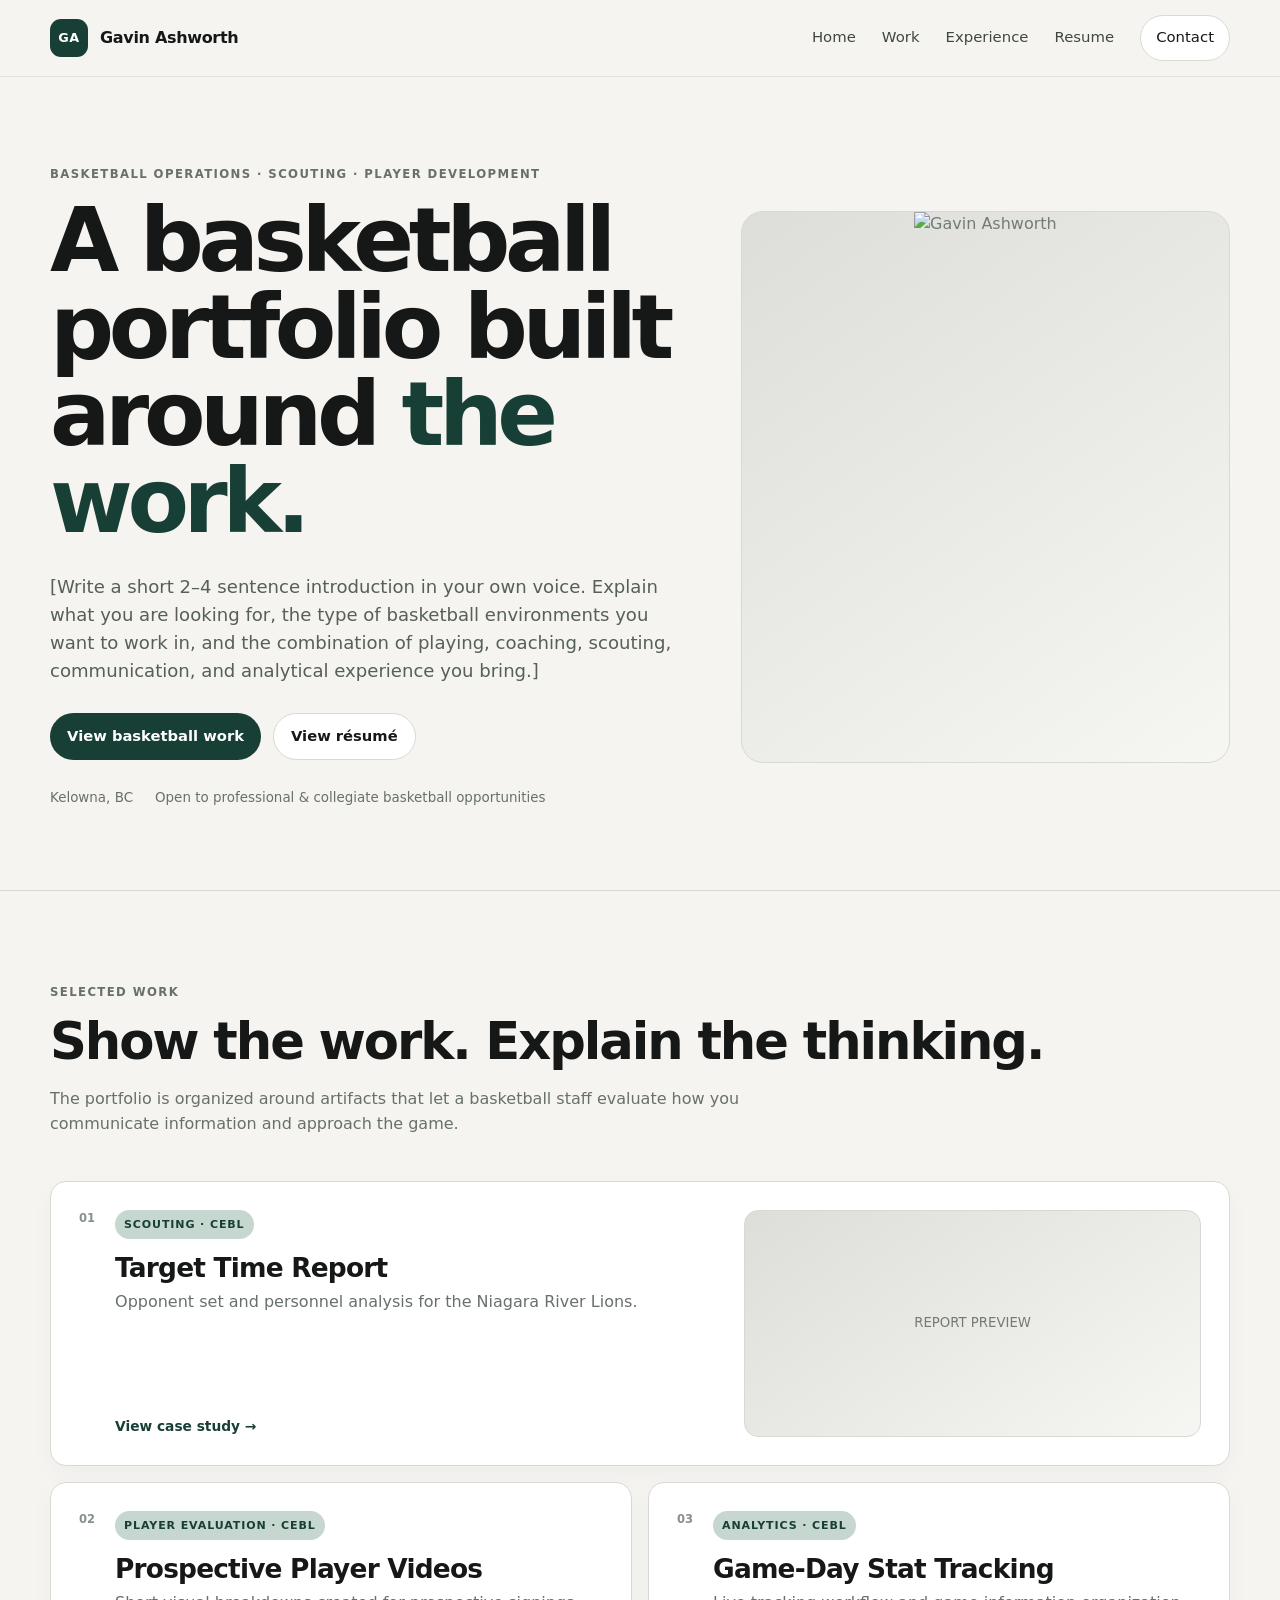
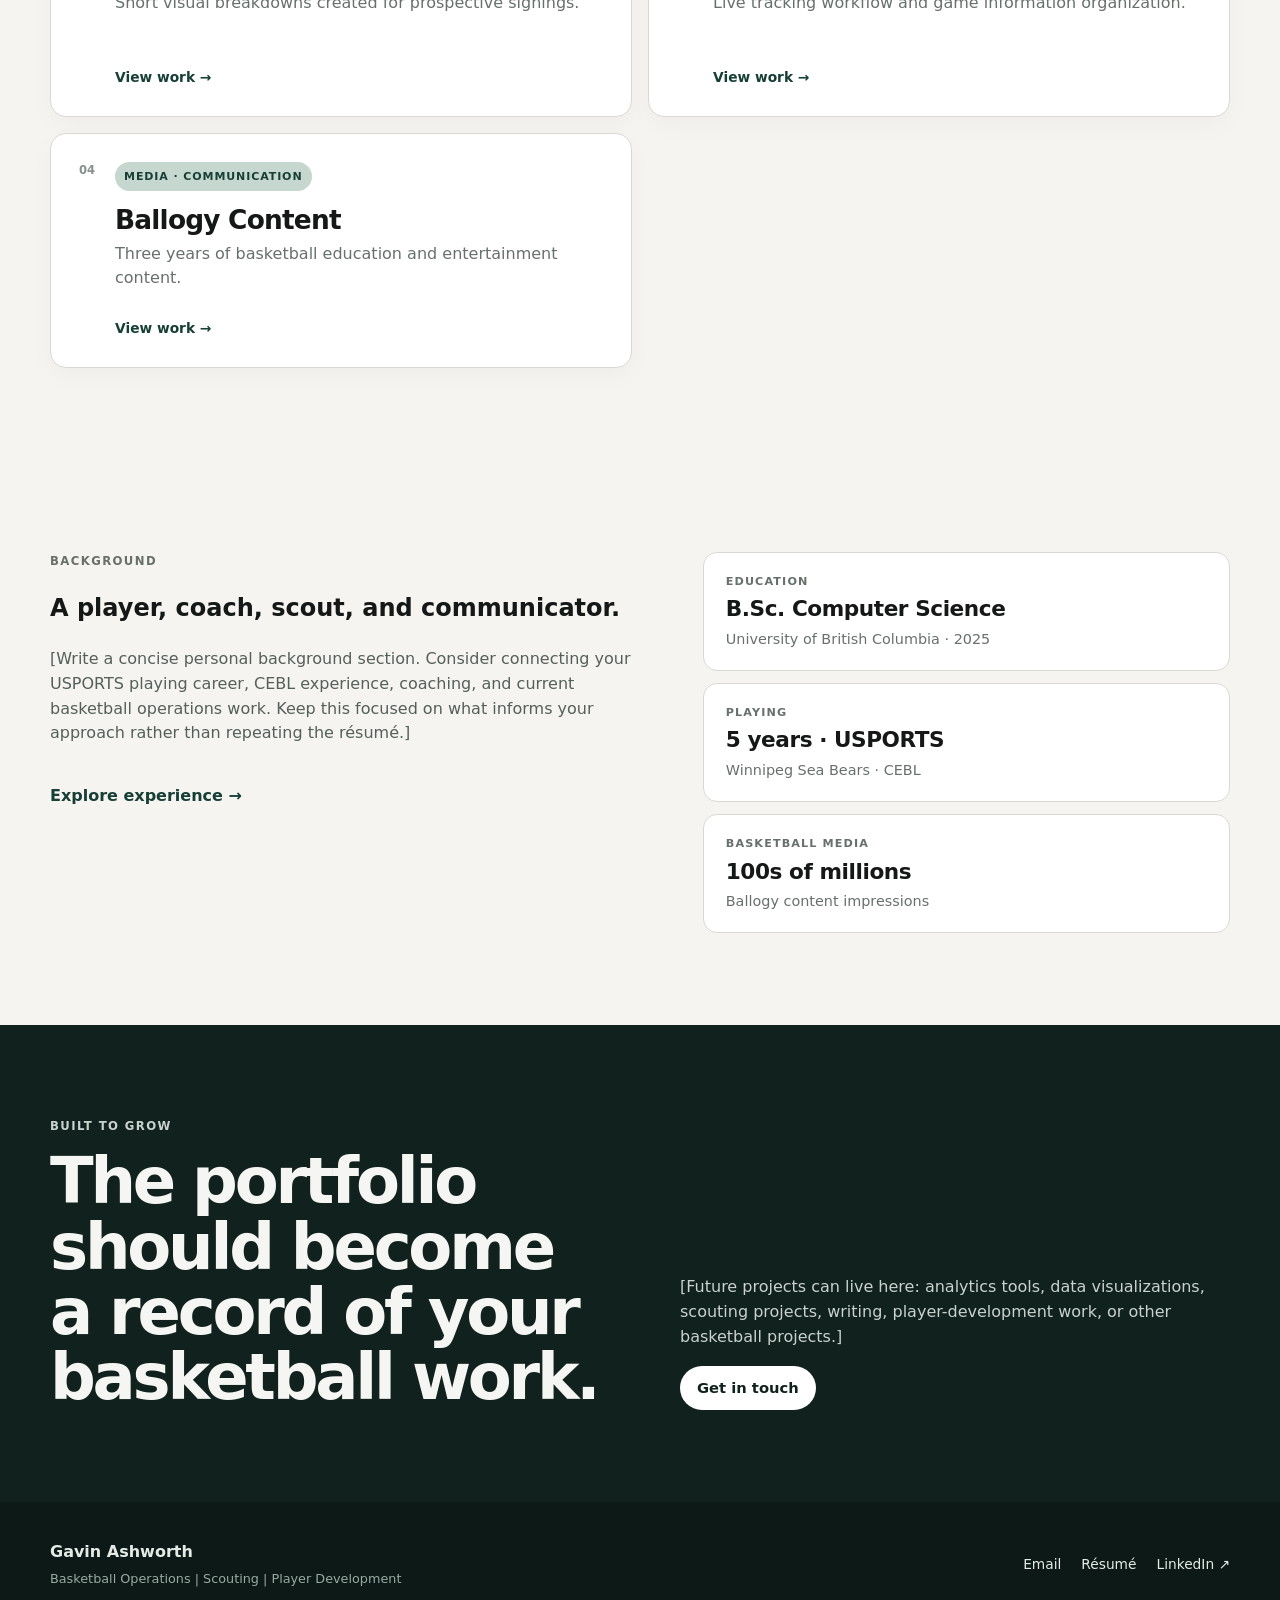
==== index.html @ 719da950 "Wireframe" ====
<!doctype html>
<html lang="en">
<head>
  <meta charset="utf-8">
  <meta name="viewport" content="width=device-width, initial-scale=1">
  <meta name="description" content="Gavin Ashworth — Basketball Operations | Scouting | Player Development">
  <title>Gavin Ashworth — Basketball Operations | Scouting | Player Development</title>
  <link rel="stylesheet" href="css/styles.css">
</head>
<body>
  <header class="site-header">
    <div class="container nav-wrap">
      <a class="brand" href="index.html" aria-label="Gavin Ashworth home">
        <span class="brand-mark">GA</span>
        <span class="brand-text">Gavin Ashworth</span>
      </a>
      <nav class="nav" aria-label="Primary navigation">
        <a href="index.html" aria-current="page">Home</a>
        <a href="work.html">Work</a>
        <a href="experience.html">Experience</a>
        <a href="resume.html">Resume</a>
        <a class="nav-cta" href="mailto:gavinashworth315@gmail.com">Contact</a>
      </nav>
      <button class="menu-toggle" aria-label="Open navigation" aria-expanded="false">Menu</button>
    </div>
  </header>

  <main>
    <section class="hero container">
      <div class="hero-copy">
        <p class="eyebrow">Basketball Operations · Scouting · Player Development</p>
        <h1>A basketball portfolio built around <em>the work.</em></h1>
        <p class="lead placeholder-copy">[Write a short 2–4 sentence introduction in your own voice. Explain what you are looking for, the type of basketball environments you want to work in, and the combination of playing, coaching, scouting, communication, and analytical experience you bring.]</p>
        <div class="hero-actions">
          <a class="button button-primary" href="work.html">View basketball work</a>
          <a class="button button-secondary" href="resume.html">View résumé</a>
        </div>
        <div class="hero-meta">
          <span>Kelowna, BC</span>
          <span>Open to professional &amp; collegiate basketball opportunities</span>
        </div>
      </div>
      <div class="hero-media media-placeholder">
        <div class="hero-media">
  <img
    src="assets/Pictures/9-8.jpg"
    alt="Gavin Ashworth"
  >
</div>
      </div>
    </section>

    <section class="section section-border">
      <div class="container">
        <div class="section-heading">
          <p class="eyebrow">Selected work</p>
          <h2>Show the work. Explain the thinking.</h2>
          <p class="section-intro">The portfolio is organized around artifacts that let a basketball staff evaluate how you communicate information and approach the game.</p>
        </div>

        <div class="project-grid">
          <a class="project-card project-card-featured" href="work.html#target-time">
            <div class="project-number">01</div>
            <div class="project-content">
              <span class="tag">Scouting · CEBL</span>
              <h3>Target Time Report</h3>
              <p>Opponent set and personnel analysis for the Niagara River Lions.</p>
              <span class="card-link">View case study →</span>
            </div>
            <div class="project-thumb media-placeholder small">
              <div class="placeholder-inner"><span>REPORT PREVIEW</span></div>
            </div>
          </a>

          <a class="project-card" href="work.html#prospective-players">
            <div class="project-number">02</div>
            <div class="project-content">
              <span class="tag">Player evaluation · CEBL</span>
              <h3>Prospective Player Videos</h3>
              <p>Short visual breakdowns created for prospective signings.</p>
              <span class="card-link">View work →</span>
            </div>
          </a>

          <a class="project-card" href="work.html#gameday">
            <div class="project-number">03</div>
            <div class="project-content">
              <span class="tag">Analytics · CEBL</span>
              <h3>Game-Day Stat Tracking</h3>
              <p>Live tracking workflow and game information organization.</p>
              <span class="card-link">View work →</span>
            </div>
          </a>

          <a class="project-card" href="work.html#ballogy">
            <div class="project-number">04</div>
            <div class="project-content">
              <span class="tag">Media · Communication</span>
              <h3>Ballogy Content</h3>
              <p>Three years of basketball education and entertainment content.</p>
              <span class="card-link">View work →</span>
            </div>
          </a>
        </div>
      </div>
    </section>

    <section class="section">
      <div class="container two-col">
        <div>
          <p class="eyebrow">Background</p>
          <h2>A player, coach, scout, and communicator.</h2>
          <p class="placeholder-copy">[Write a concise personal background section. Consider connecting your USPORTS playing career, CEBL experience, coaching, and current basketball operations work. Keep this focused on what informs your approach rather than repeating the résumé.]</p>
          <a class="text-link" href="experience.html">Explore experience →</a>
        </div>
        <div class="stat-stack">
          <div class="stat-card">
            <span class="stat-label">Education</span>
            <strong>B.Sc. Computer Science</strong>
            <span>University of British Columbia · 2025</span>
          </div>
          <div class="stat-card">
            <span class="stat-label">Playing</span>
            <strong>5 years · USPORTS</strong>
            <span>Winnipeg Sea Bears · CEBL</span>
          </div>
          <div class="stat-card">
            <span class="stat-label">Basketball media</span>
            <strong>100s of millions</strong>
            <span>Ballogy content impressions</span>
          </div>
        </div>
      </div>
    </section>

    <section class="section section-dark">
      <div class="container future-grid">
        <div>
          <p class="eyebrow eyebrow-light">Built to grow</p>
          <h2>The portfolio should become a record of your basketball work.</h2>
        </div>
        <div>
          <p>[Future projects can live here: analytics tools, data visualizations, scouting projects, writing, player-development work, or other basketball projects.]</p>
          <a class="button button-light" href="mailto:gavinashworth315@gmail.com">Get in touch</a>
        </div>
      </div>
    </section>
  </main>

  <footer class="site-footer">
    <div class="container footer-wrap">
      <div>
        <strong>Gavin Ashworth</strong>
        <span>Basketball Operations | Scouting | Player Development</span>
      </div>
      <div class="footer-links">
        <a href="mailto:gavinashworth315@gmail.com">Email</a>
        <a href="resume.html">Résumé</a>
        <a href="https://www.linkedin.com/" target="_blank" rel="noreferrer">LinkedIn ↗</a>
      </div>
    </div>
  </footer>
  <script src="js/site.js"></script>
</body>
</html>
---- css/styles.css ----
:root {
    --bg: #f5f4f0;
    --surface: #fff;
    --surface-2: #ecece8;
    --ink: #151817;
    --muted: #68706b;
    --line: #d9d9d3;
    --accent: #173f36;
    --accent-2: #c6d7cf;
    --dark: #11211d;
    --dark-2: #1a2e29;
    --max: 1180px;
    --radius: 16px;
    --shadow: 0 18px 45px rgba(15, 24, 20, 0.08);
}

* {
    box-sizing: border-box;
}

html {
    scroll-behavior: smooth;
}

body {
    margin: 0;
    background: var(--bg);
    color: var(--ink);
    font-family: Inter, ui-sans-serif, system-ui, -apple-system, BlinkMacSystemFont,
        "Segoe UI", sans-serif;
    line-height: 1.55;
}

a {
    color: inherit;
    text-decoration: none;
}

img,
video {
    max-width: 100%;
    display: block;
}

.container {
    width: min(var(--max), calc(100% - 48px));
    margin: 0 auto;
}

.site-header {
    position: sticky;
    top: 0;
    z-index: 50;
    background: rgba(245, 244, 240, 0.9);
    backdrop-filter: blur(14px);
    border-bottom: 1px solid rgba(217, 217, 211, 0.7);
}

.nav-wrap {
    height: 76px;
    display: flex;
    align-items: center;
    justify-content: space-between;
    gap: 24px;
}

.brand {
    display: flex;
    align-items: center;
    gap: 12px;
    font-weight: 750;
}

.brand-mark {
    width: 38px;
    height: 38px;
    border-radius: 11px;
    background: var(--accent);
    color: #fff;
    display: grid;
    place-items: center;
    font-size: 0.8rem;
    letter-spacing: 0.04em;
}

.brand-text {
    letter-spacing: -0.02em;
}

.nav {
    display: flex;
    align-items: center;
    gap: 26px;
    font-size: 0.93rem;
    color: #3f4743;
}

.nav a:hover,
.footer-links a:hover,
.text-link:hover {
    color: var(--accent);
}

.nav-cta {
    padding: 10px 15px;
    border: 1px solid var(--line);
    border-radius: 999px;
    background: var(--surface);
    color: var(--ink) !important;
}

.menu-toggle {
    display: none;
    border: 0;
    background: none;
    font: inherit;
}

.hero {
    display: grid;
    grid-template-columns: 1.12fr 0.88fr;
    gap: 68px;
    align-items: center;
    padding: 88px 0 82px;
}

.eyebrow {
    text-transform: uppercase;
    letter-spacing: 0.12em;
    font-size: 0.73rem;
    font-weight: 800;
    color: var(--muted);
    margin: 0 0 14px;
}

.eyebrow-light {
    color: #b8c8c1;
}

.hero h1,
.page-hero h1 {
    font-size: clamp(3rem, 7vw, 6.25rem);
    line-height: 0.97;
    letter-spacing: -0.06em;
    margin: 0;
    max-width: 850px;
}

.hero h1 em {
    font-style: normal;
    color: var(--accent);
}

.lead {
    font-size: 1.13rem;
    color: #505854;
    max-width: 690px;
    margin: 28px 0 0;
}

.placeholder-copy {
    color: #565f5a;
}

.hero-actions,
.button-row,
.contact-actions {
    display: flex;
    flex-wrap: wrap;
    gap: 12px;
    margin-top: 28px;
}

.button {
    display: inline-flex;
    align-items: center;
    justify-content: center;
    min-height: 44px;
    padding: 11px 17px;
    border-radius: 999px;
    font-weight: 750;
    font-size: 0.92rem;
    transition: 0.2s ease;
}

.button:hover {
    transform: translateY(-1px);
}

.button-primary {
    background: var(--accent);
    color: #fff;
}

.button-secondary {
    border: 1px solid var(--line);
    background: var(--surface);
}

.button-light {
    background: #fff;
    color: var(--dark);
}

.hero-meta {
    display: flex;
    gap: 22px;
    flex-wrap: wrap;
    color: var(--muted);
    font-size: 0.84rem;
    margin-top: 28px;
}

.hero-media {
    min-height: 550px;
}

.media-placeholder {
    background: linear-gradient(145deg, #dddeda, #f6f6f3);
    border: 1px solid var(--line);
    border-radius: 22px;
    display: grid;
    place-items: center;
    color: #747a75;
    overflow: hidden;
}

.media-placeholder.small {
    min-height: 128px;
    border-radius: 14px;
}

.media-placeholder.medium {
    min-height: 270px;
    border-radius: 18px;
    margin-top: 18px;
}

.media-placeholder.large {
    min-height: 480px;
}

.placeholder-inner {
    padding: 24px;
    text-align: center;
    display: grid;
    gap: 8px;
}

.placeholder-inner strong {
    font-size: 1.15rem;
    color: #3c433f;
}

.placeholder-inner span {
    font-size: 0.83rem;
}

.placeholder-kicker {
    font-size: 0.68rem !important;
    letter-spacing: 0.1em;
    text-transform: uppercase;
    font-weight: 800;
}

.section {
    padding: 92px 0;
}

.section-border {
    border-top: 1px solid var(--line);
}

.section-light {
    background: #ecece8;
}

.section-dark {
    background: var(--dark);
    color: #f5f6f3;
}

.section-heading {
    margin-bottom: 44px;
}

.section-heading h2,
.case-heading h2,
.timeline-body h2,
.contact-card h2 {
    font-size: clamp(2rem, 4vw, 3.2rem);
    line-height: 1.05;
    letter-spacing: -0.04em;
    margin: 0;
}

.section-intro {
    max-width: 720px;
    color: var(--muted);
    margin: 18px 0 0;
}

.project-grid {
    display: grid;
    grid-template-columns: repeat(2, minmax(0, 1fr));
    gap: 16px;
}

.project-card {
    background: var(--surface);
    border: 1px solid var(--line);
    border-radius: var(--radius);
    padding: 28px;
    display: grid;
    grid-template-columns: auto 1fr;
    gap: 20px;
    min-height: 235px;
    box-shadow: 0 8px 25px rgba(15, 24, 20, 0.03);
    transition: 0.2s ease;
}

.project-card:hover {
    transform: translateY(-3px);
    box-shadow: var(--shadow);
    border-color: #c7cbc7;
}

.project-card-featured {
    grid-column: span 2;
    grid-template-columns: auto 1fr 0.75fr;
    min-height: 285px;
}

.project-number {
    font-size: 0.72rem;
    font-weight: 800;
    color: #87908b;
}

.project-content {
    display: flex;
    flex-direction: column;
    align-items: flex-start;
}

.tag {
    display: inline-flex;
    align-items: center;
    padding: 6px 9px;
    border-radius: 999px;
    background: var(--accent-2);
    color: var(--accent);
    font-size: 0.69rem;
    text-transform: uppercase;
    letter-spacing: 0.08em;
    font-weight: 800;
}

.project-content h3 {
    font-size: 1.65rem;
    line-height: 1.05;
    letter-spacing: -0.03em;
    margin: 15px 0 8px;
}

.project-content p {
    margin: 0;
    color: var(--muted);
}

.card-link {
    margin-top: auto;
    padding-top: 18px;
    font-size: 0.86rem;
    font-weight: 800;
    color: var(--accent);
}

.two-col {
    display: grid;
    grid-template-columns: 1.05fr 0.95fr;
    gap: 70px;
    align-items: start;
}

.stat-stack {
    display: grid;
    gap: 12px;
}

.stat-card {
    background: var(--surface);
    border: 1px solid var(--line);
    padding: 20px 22px;
    border-radius: 14px;
    display: grid;
    gap: 2px;
}

.stat-label {
    font-size: 0.7rem;
    text-transform: uppercase;
    letter-spacing: 0.1em;
    font-weight: 800;
    color: var(--muted);
}

.stat-card strong {
    font-size: 1.35rem;
    letter-spacing: -0.02em;
}

.stat-card span:last-child {
    font-size: 0.9rem;
    color: var(--muted);
}

.text-link {
    display: inline-block;
    margin-top: 22px;
    color: var(--accent);
    font-weight: 800;
}

.future-grid {
    display: grid;
    grid-template-columns: 1fr 1fr;
    gap: 80px;
    align-items: end;
}

.future-grid h2 {
    font-size: clamp(2.3rem, 5vw, 4.6rem);
    line-height: 1.02;
    letter-spacing: -0.05em;
    margin: 0;
}

.future-grid p {
    color: #c8d2ce;
}

.site-footer {
    padding: 38px 0;
    background: #0d1916;
    color: #e4ebe7;
}

.footer-wrap {
    display: flex;
    justify-content: space-between;
    gap: 30px;
    align-items: center;
}

.footer-wrap strong,
.footer-wrap span {
    display: block;
}

.footer-wrap span {
    font-size: 0.8rem;
    color: #97aaa2;
    margin-top: 4px;
}

.footer-links {
    display: flex;
    gap: 20px;
    font-size: 0.86rem;
}

.page-hero {
    padding: 80px 0 70px;
}

.page-hero h1 {
    font-size: clamp(3rem, 6vw, 5.6rem);
    max-width: 950px;
}

.case-study {
    padding: 70px 0;
    border-top: 1px solid var(--line);
}

.case-heading {
    display: flex;
    justify-content: space-between;
    gap: 30px;
    align-items: end;
    margin-bottom: 32px;
}

.case-label {
    font-size: 0.78rem;
    text-transform: uppercase;
    letter-spacing: 0.1em;
    color: var(--muted);
    font-weight: 800;
}

.case-grid {
    display: grid;
    grid-template-columns: 1.1fr 0.9fr;
    gap: 46px;
    align-items: start;
}

.case-grid.reverse {
    grid-template-columns: 0.9fr 1.1fr;
}

.case-copy h3 {
    font-size: 1rem;
    text-transform: uppercase;
    letter-spacing: 0.08em;
    margin: 0 0 14px;
}

.detail-list {
    margin: 28px 0 0;
    border-top: 1px solid var(--line);
}

.detail-list > div {
    display: grid;
    grid-template-columns: 130px 1fr;
    gap: 20px;
    padding: 12px 0;
    border-bottom: 1px solid var(--line);
}

.detail-list dt {
    font-size: 0.72rem;
    text-transform: uppercase;
    letter-spacing: 0.1em;
    font-weight: 800;
    color: var(--muted);
}

.detail-list dd {
    margin: 0;
}

.full-width {
    max-width: 720px;
    margin-bottom: 28px;
}

.video-grid {
    display: grid;
    grid-template-columns: repeat(4, minmax(0, 1fr));
    gap: 14px;
}

.video-card {
    background: var(--surface);
    border: 1px solid var(--line);
    border-radius: 14px;
    padding: 11px;
}

.video-placeholder {
    aspect-ratio: 16 / 10;
    border-radius: 10px;
    background: #dfe1dd;
    border: 1px solid #d2d5d1;
    display: grid;
    place-items: center;
    color: #68716c;
    font-size: 0.72rem;
    font-weight: 800;
    letter-spacing: 0.08em;
}

.video-card h3 {
    font-size: 0.98rem;
    margin: 12px 3px 2px;
}

.video-card p {
    font-size: 0.82rem;
    color: var(--muted);
    margin: 0 3px 6px;
}

.center {
    text-align: center;
}

.future-cards {
    display: grid;
    grid-template-columns: repeat(3, 1fr);
    gap: 12px;
    text-align: left;
    margin-top: 30px;
}

.mini-card {
    background: var(--surface);
    border: 1px solid var(--line);
    padding: 20px;
    border-radius: 14px;
}

.mini-card span {
    font-size: 0.7rem;
    color: var(--muted);
    font-weight: 800;
}

.mini-card strong {
    display: block;
    margin-top: 8px;
}

.mini-card p {
    margin: 6px 0 0;
    color: var(--muted);
    font-size: 0.85rem;
}

.timeline-section {
    padding: 70px 0;
}

.timeline {
    max-width: 900px;
    margin: 0 auto;
}

.timeline-item {
    display: grid;
    grid-template-columns: 100px 24px 1fr;
    gap: 20px;
    position: relative;
    padding-bottom: 55px;
}

.timeline-year {
    font-size: 0.72rem;
    font-weight: 800;
    letter-spacing: 0.1em;
    color: var(--muted);
    padding-top: 8px;
}

.timeline-line {
    position: relative;
}

.timeline-line:before {
    content: "";
    position: absolute;
    left: 5px;
    top: 7px;
    width: 10px;
    height: 10px;
    border-radius: 50%;
    background: var(--accent);
}

.timeline-line:after {
    content: "";
    position: absolute;
    left: 9px;
    top: 22px;
    width: 2px;
    bottom: -55px;
    background: var(--line);
}

.timeline-item:last-child .timeline-line:after {
    display: none;
}

.timeline-body p {
    margin: 8px 0;
    color: var(--muted);
}

.resume-layout {
    display: grid;
    grid-template-columns: 1.15fr 0.85fr;
    gap: 22px;
    align-items: start;
}

.resume-card,
.contact-card {
    background: var(--surface);
    border: 1px solid var(--line);
    border-radius: 18px;
    padding: 22px;
}

.resume-placeholder {
    min-height: 600px;
    border: 1px dashed #bdc2bd;
    border-radius: 14px;
    background: #f2f2ef;
    display: grid;
    place-items: center;
    text-align: center;
    padding: 30px;
    color: var(--muted);
}

.full-button {
    width: 100%;
    margin-top: 12px;
}

.contact-card {
    padding: 34px;
}

.contact-card > p {
    color: var(--muted);
}

.contact-list {
    margin: 30px 0;
}

.contact-list > div {
    padding: 14px 0;
    border-bottom: 1px solid var(--line);
}

.contact-list dt {
    font-size: 0.7rem;
    text-transform: uppercase;
    letter-spacing: 0.1em;
    color: var(--muted);
    font-weight: 800;
}

.contact-list dd {
    margin: 4px 0 0;
}

.contact-list a {
    color: var(--accent);
    font-weight: 700;
}

.placeholder-dark {
    color: #c8d2ce !important;
}

.section-light .future-cards {
    max-width: 950px;
    margin-inline: auto;
}

@media (max-width: 900px) {
    .nav {
        display: none;
    }

    .menu-toggle {
        display: block;
    }

    .nav-open .nav {
        position: absolute;
        left: 24px;
        right: 24px;
        top: 68px;
        display: grid;
        background: var(--surface);
        border: 1px solid var(--line);
        border-radius: 14px;
        padding: 14px;
        box-shadow: var(--shadow);
    }

    .hero,
    .two-col,
    .future-grid,
    .case-grid,
    .case-grid.reverse,
    .resume-layout {
        grid-template-columns: 1fr;
    }

    .hero {
        padding-top: 60px;
    }

    .hero-media {
        min-height: 420px;
    }

    .project-grid {
        grid-template-columns: 1fr;
    }

    .project-card-featured {
        grid-column: auto;
        grid-template-columns: auto 1fr;
    }

    .project-card-featured .project-thumb {
        grid-column: 1 / -1;
    }

    .video-grid {
        grid-template-columns: repeat(2, 1fr);
    }

    .future-cards {
        grid-template-columns: 1fr;
    }

    .case-heading {
        align-items: start;
        flex-direction: column;
    }

    .timeline-item {
        grid-template-columns: 72px 24px 1fr;
    }
}

@media (max-width: 560px) {
    .container {
        width: min(var(--max), calc(100% - 32px));
    }

    .hero h1,
    .page-hero h1 {
        font-size: 3.1rem;
    }

    .section {
        padding: 68px 0;
    }

    .video-grid {
        grid-template-columns: 1fr;
    }

    .footer-wrap {
        align-items: flex-start;
        flex-direction: column;
    }

    .project-card,
    .project-card-featured {
        padding: 22px;
        min-height: 220px;
    }

    .detail-list > div {
        grid-template-columns: 1fr;
        gap: 3px;
    }
}
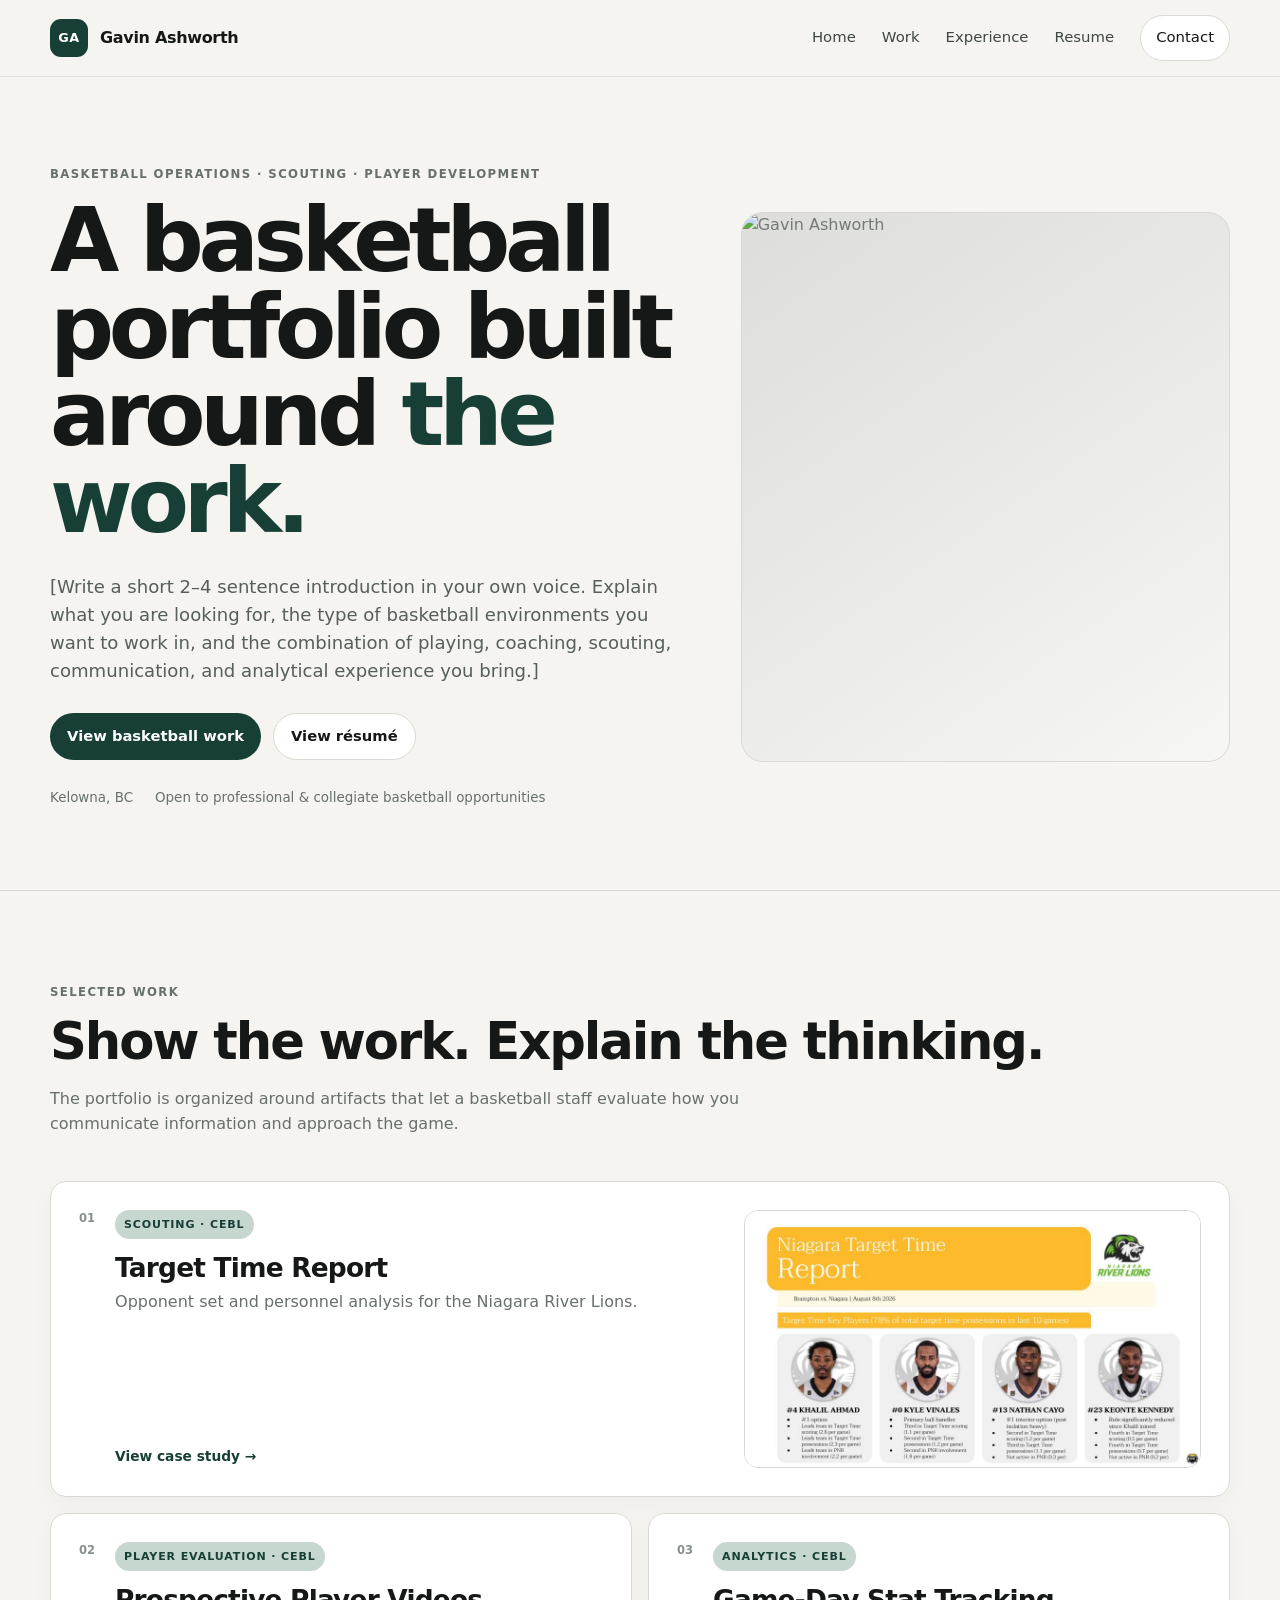
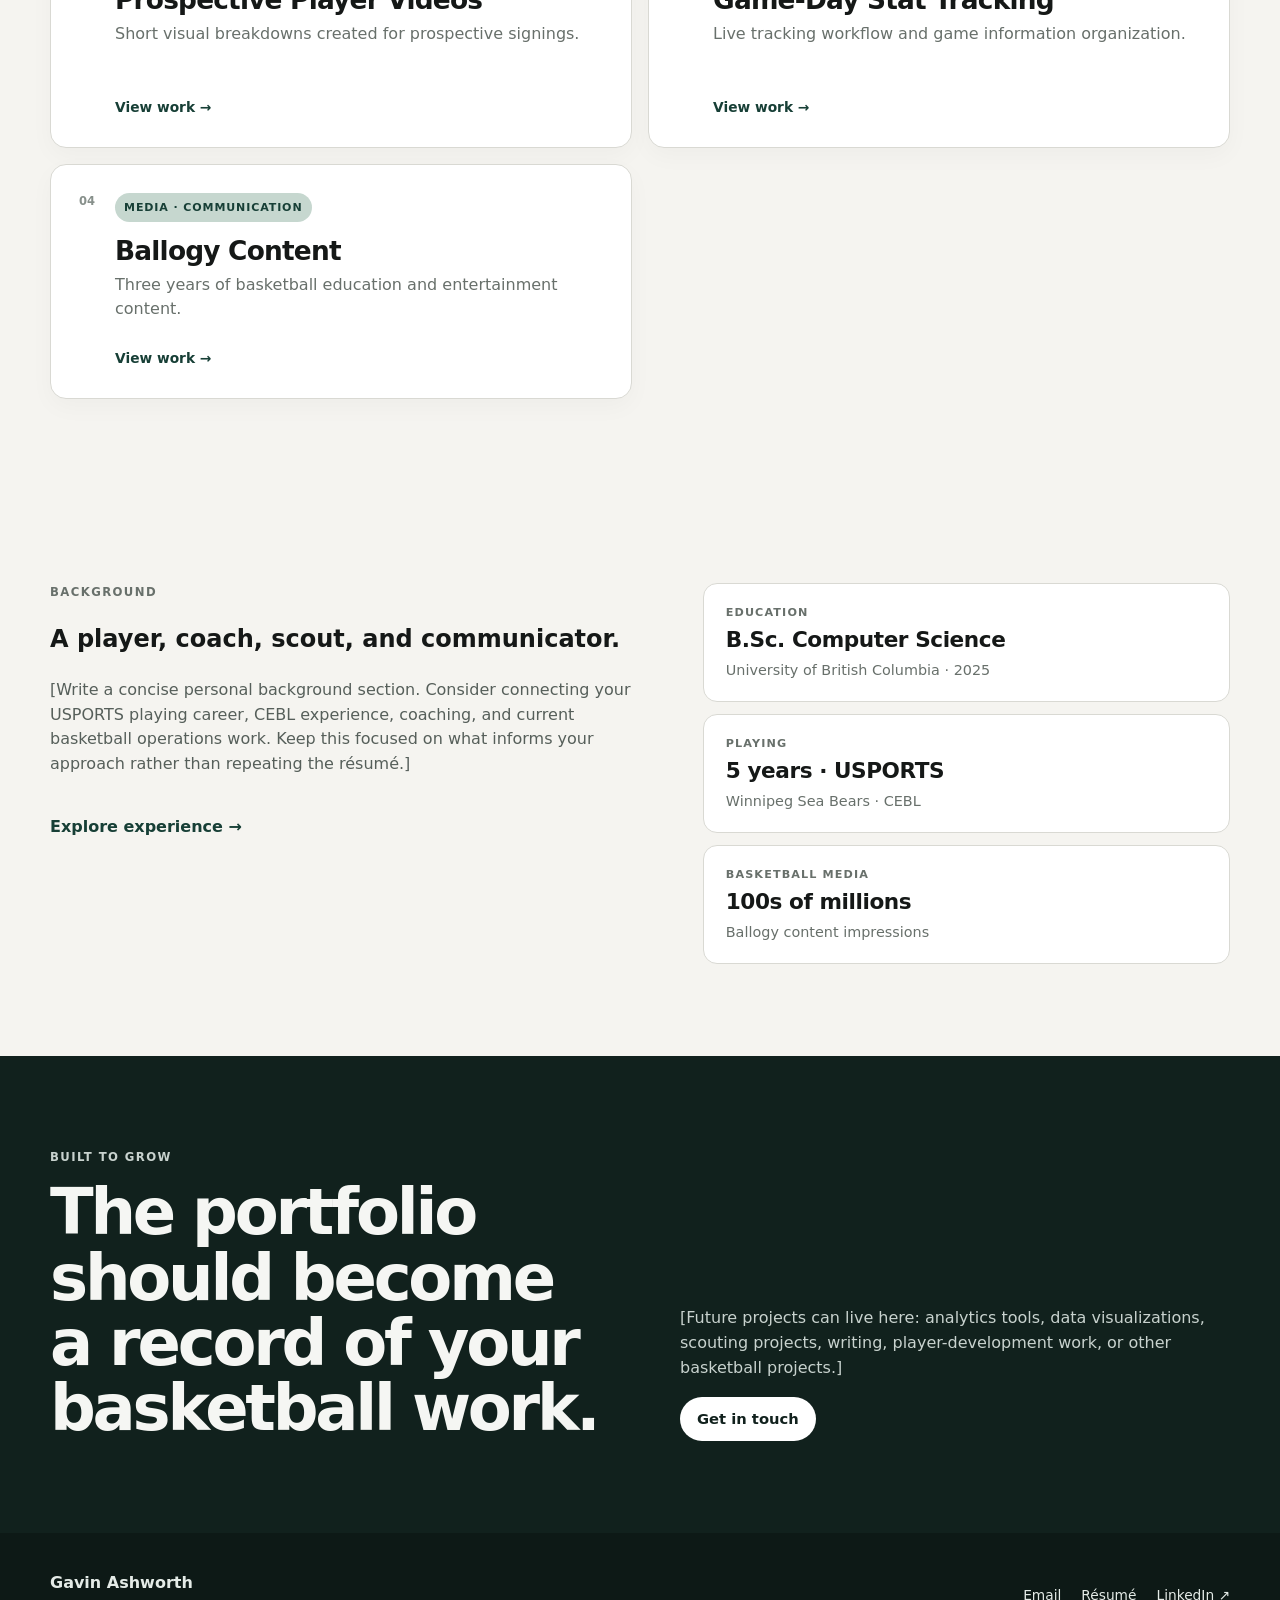
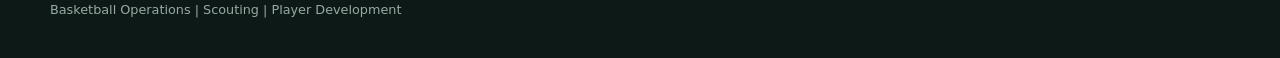
==== commit bcf4f42e: "Target Time Report" ====
--- a/index.html
+++ b/index.html
@@ -41,12 +41,10 @@
         </div>
       </div>
       <div class="hero-media media-placeholder">
-        <div class="hero-media">
-  <img
-    src="assets/Pictures/9-8.jpg"
-    alt="Gavin Ashworth"
-  >
-</div>
+          <img
+            src="assets/Pictures/9-8.jpg"
+            alt="Gavin Ashworth"
+          >
       </div>
     </section>
 
@@ -68,7 +66,10 @@
               <span class="card-link">View case study →</span>
             </div>
             <div class="project-thumb media-placeholder small">
-              <div class="placeholder-inner"><span>REPORT PREVIEW</span></div>
+              <img
+                src="assets/Scouting/Niagara Target Time Report.jpg"
+                alt="Preview of Target Time Report"
+              >
             </div>
           </a>
 
--- a/css/styles.css
+++ b/css/styles.css
@@ -56,12 +56,77 @@
     border-bottom: 1px solid rgba(217, 217, 211, 0.7);
 }
 
+.pdf-preview {
+    display: block;
+    padding: 20px;
+    background: #e8e8e4;
+}
+
+.pdf-preview img {
+    width: 100%;
+    height: 100%;
+    min-height: 440px;
+    object-fit: contain;
+    object-position: center;
+    border-radius: 12px;
+    background: #fff;
+    box-shadow: 0 8px 24px rgba(15, 24, 20, 0.08);
+    transition: transform 0.2s ease, box-shadow 0.2s ease;
+}
+
+.pdf-preview:hover img {
+    transform: translateY(-2px);
+    box-shadow: 0 12px 30px rgba(15, 24, 20, 0.12);
+}
+
+.media-placeholder img {
+    display: block;
+    width: 100%;
+    height: 100%;
+}
+
+.project-thumb img {
+    object-fit: cover;
+    object-position: center;
+}
+
+.report-preview {
+    padding: 20px;
+    display: block;
+    background: #e8e8e4;
+}
+
+.report-preview img {
+    object-fit: contain;
+    object-position: center;
+    background: #fff;
+    border-radius: 12px;
+    box-shadow: 0 8px 24px rgba(15, 24, 20, 0.08);
+    transition: transform 0.2s ease, box-shadow 0.2s ease;
+}
+
+.report-preview:hover img {
+    transform: translateY(-2px);
+    box-shadow: 0 12px 30px rgba(15, 24, 20, 0.12);
+}
+
 .nav-wrap {
     height: 76px;
     display: flex;
     align-items: center;
     justify-content: space-between;
     gap: 24px;
+}
+
+.hero-media {
+    min-height: 550px;
+}
+
+.hero-media img {
+    width: 100%;
+    height: 100%;
+    object-fit: cover;
+    object-position: center;
 }
 
 .brand {
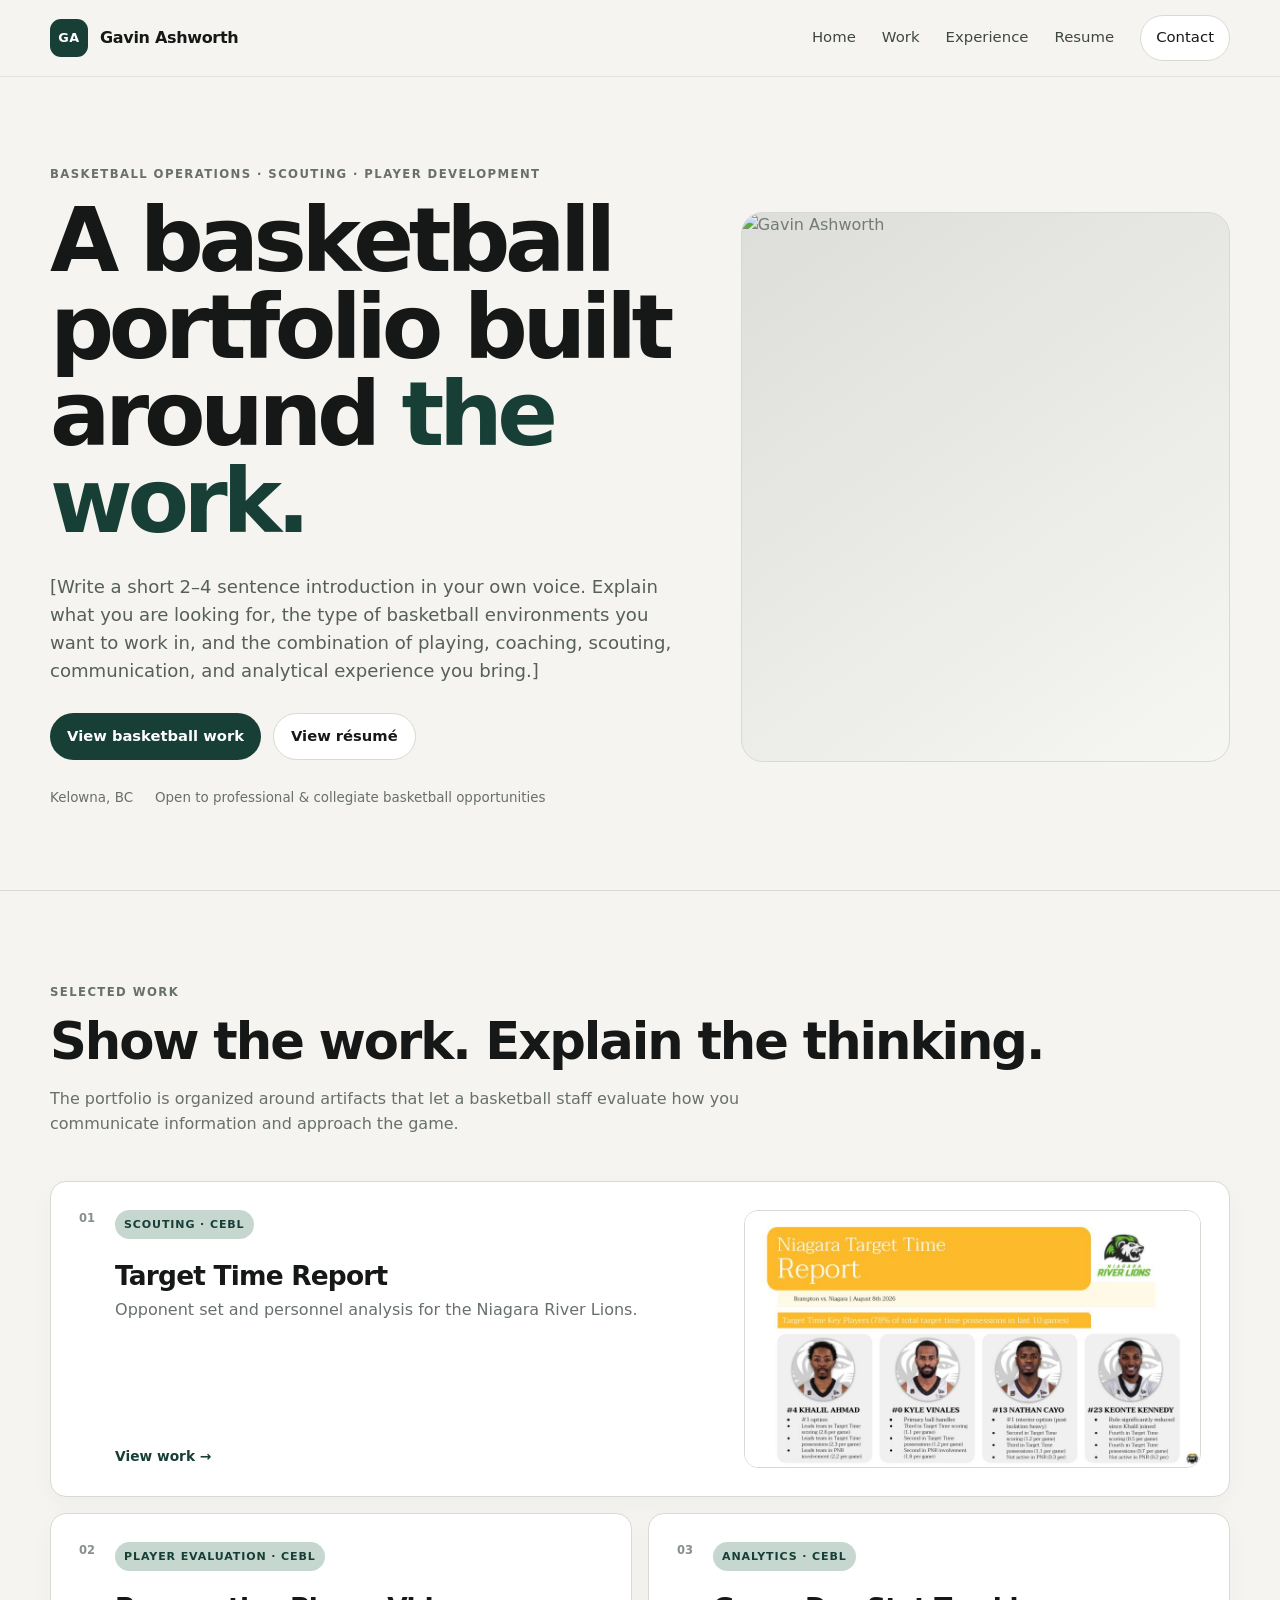
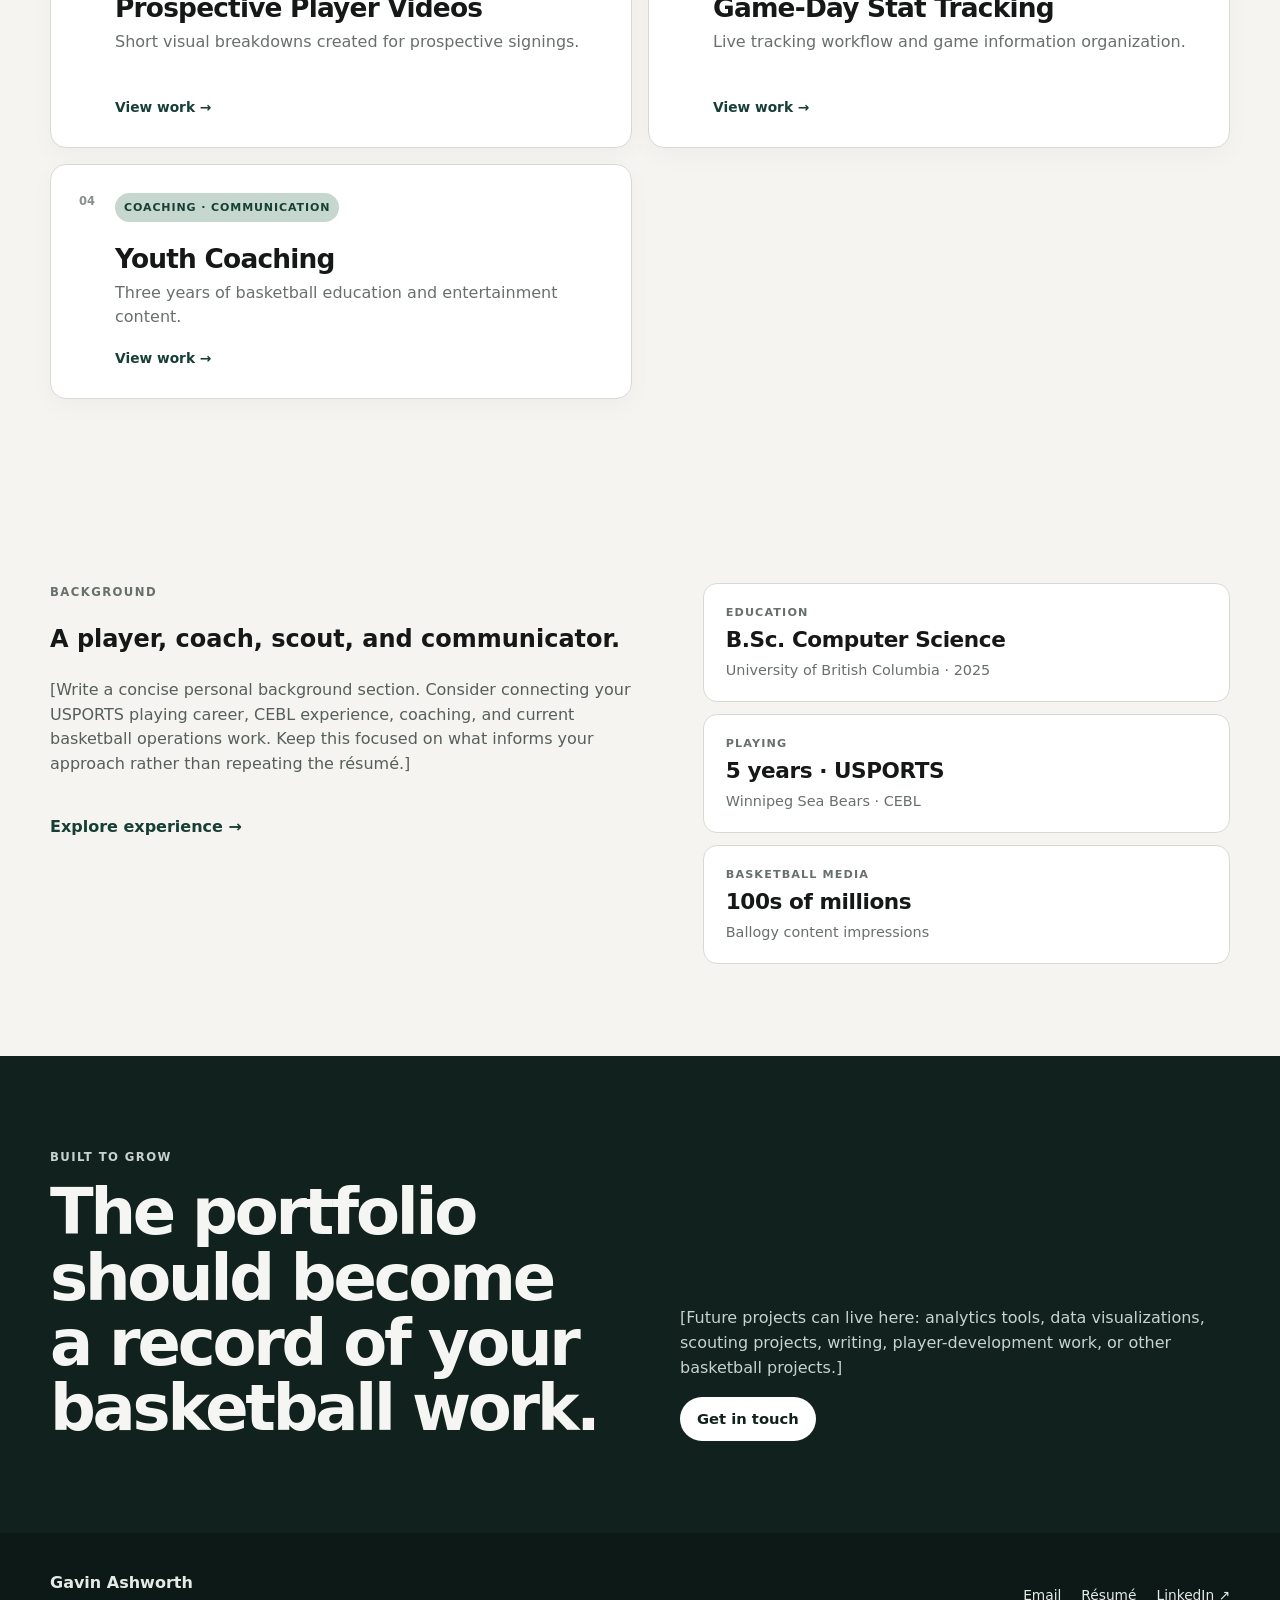
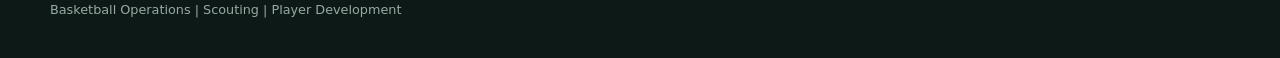
==== commit 23faa591: "Fleshing out" ====
--- a/index.html
+++ b/index.html
@@ -63,7 +63,7 @@
               <span class="tag">Scouting · CEBL</span>
               <h3>Target Time Report</h3>
               <p>Opponent set and personnel analysis for the Niagara River Lions.</p>
-              <span class="card-link">View case study →</span>
+              <span class="card-link">View work →</span>
             </div>
             <div class="project-thumb media-placeholder small">
               <img
@@ -96,8 +96,8 @@
           <a class="project-card" href="work.html#ballogy">
             <div class="project-number">04</div>
             <div class="project-content">
-              <span class="tag">Media · Communication</span>
-              <h3>Ballogy Content</h3>
+              <span class="tag">Coaching · Communication</span>
+              <h3>Youth Coaching</h3>
               <p>Three years of basketball education and entertainment content.</p>
               <span class="card-link">View work →</span>
             </div>
--- a/css/styles.css
+++ b/css/styles.css
@@ -85,6 +85,53 @@
     height: 100%;
 }
 
+.video-player {
+    position: relative;
+    aspect-ratio: 16 / 10;
+    border-radius: 10px;
+    overflow: hidden;
+    background: #111;
+    display: block;
+}
+
+.video-player img {
+    width: 100%;
+    height: 100%;
+    display: block;
+    object-fit: cover;
+    transition: transform 0.25s ease;
+}
+
+.video-link:hover img {
+    transform: scale(1.03);
+}
+
+.play-button {
+    position: absolute;
+    top: 50%;
+    left: 50%;
+    transform: translate(-50%, -50%);
+
+    width: 48px;
+    height: 48px;
+    border-radius: 50%;
+
+    display: grid;
+    place-items: center;
+
+    background: rgba(23, 63, 54, 0.94);
+    color: #fff;
+
+    font-size: 1rem;
+    padding-left: 2px;
+
+    box-shadow: 0 8px 24px rgba(0, 0, 0, 0.25);
+}
+
+.video-link:hover .play-button {
+    transform: translate(-50%, -50%) scale(1.08);
+}
+
 .project-thumb img {
     object-fit: cover;
     object-position: center;
@@ -419,6 +466,7 @@
     text-transform: uppercase;
     letter-spacing: 0.08em;
     font-weight: 800;
+    margin-bottom: 8px;
 }
 
 .project-content h3 {
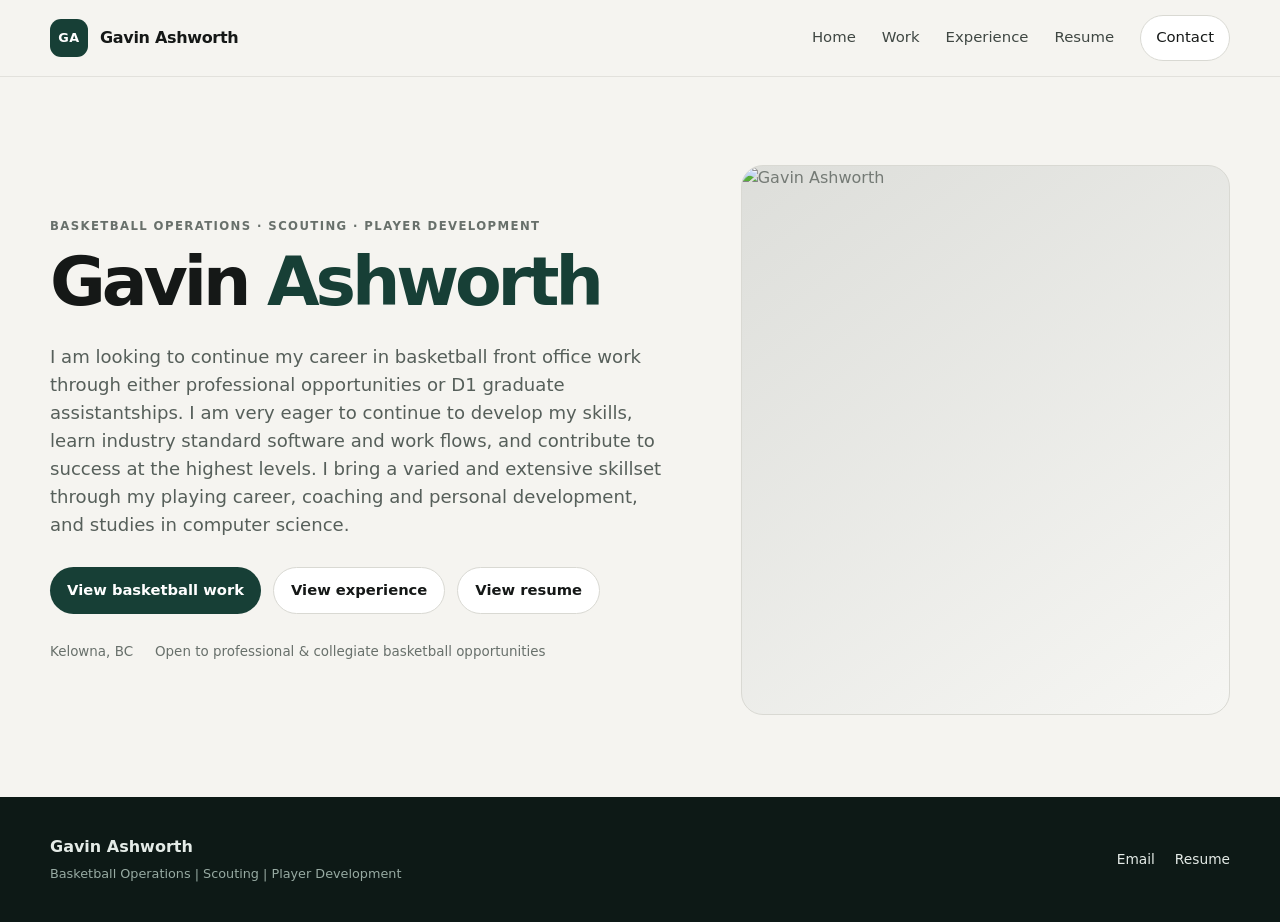
==== commit 2bfbf674: "Finished" ====
--- a/index.html
+++ b/index.html
@@ -7,13 +7,17 @@
   <title>Gavin Ashworth — Basketball Operations | Scouting | Player Development</title>
   <link rel="stylesheet" href="css/styles.css">
 </head>
+
 <body>
+
   <header class="site-header">
     <div class="container nav-wrap">
+
       <a class="brand" href="index.html" aria-label="Gavin Ashworth home">
         <span class="brand-mark">GA</span>
         <span class="brand-text">Gavin Ashworth</span>
       </a>
+
       <nav class="nav" aria-label="Primary navigation">
         <a href="index.html" aria-current="page">Home</a>
         <a href="work.html">Work</a>
@@ -21,146 +25,81 @@
         <a href="resume.html">Resume</a>
         <a class="nav-cta" href="mailto:gavinashworth315@gmail.com">Contact</a>
       </nav>
-      <button class="menu-toggle" aria-label="Open navigation" aria-expanded="false">Menu</button>
+
+      <button class="menu-toggle" aria-label="Open navigation" aria-expanded="false">
+        Menu
+      </button>
+
     </div>
   </header>
 
   <main>
+
     <section class="hero container">
+
       <div class="hero-copy">
-        <p class="eyebrow">Basketball Operations · Scouting · Player Development</p>
-        <h1>A basketball portfolio built around <em>the work.</em></h1>
-        <p class="lead placeholder-copy">[Write a short 2–4 sentence introduction in your own voice. Explain what you are looking for, the type of basketball environments you want to work in, and the combination of playing, coaching, scouting, communication, and analytical experience you bring.]</p>
+
+        <p class="eyebrow">
+          Basketball Operations · Scouting · Player Development
+        </p>
+
+        <h1>Gavin<em> Ashworth</em></h1>
+
+        <p class="lead placeholder-copy">
+          I am looking to continue my career in basketball front office work through either professional opportunities or D1 graduate assistantships. I am very eager to continue to develop my skills, learn industry standard software and work flows, and contribute to success at the highest levels. I bring a varied and extensive skillset through my playing career, coaching and personal development, and studies in computer science. 
+        </p>
+
         <div class="hero-actions">
-          <a class="button button-primary" href="work.html">View basketball work</a>
-          <a class="button button-secondary" href="resume.html">View résumé</a>
+          <a class="button button-primary" href="work.html">
+            View basketball work
+          </a>
+
+          <a class="button button-secondary" href="experience.html">
+            View experience
+          </a>
+
+          <a class="button button-secondary" href="resume.html">
+            View resume
+          </a>
         </div>
+
         <div class="hero-meta">
           <span>Kelowna, BC</span>
           <span>Open to professional &amp; collegiate basketball opportunities</span>
         </div>
+
       </div>
+
       <div class="hero-media media-placeholder">
-          <img
-            src="assets/Pictures/9-8.jpg"
-            alt="Gavin Ashworth"
-          >
+        <img
+          src="assets/Pictures/9-8.jpg"
+          alt="Gavin Ashworth"
+        >
       </div>
+
     </section>
 
-    <section class="section section-border">
-      <div class="container">
-        <div class="section-heading">
-          <p class="eyebrow">Selected work</p>
-          <h2>Show the work. Explain the thinking.</h2>
-          <p class="section-intro">The portfolio is organized around artifacts that let a basketball staff evaluate how you communicate information and approach the game.</p>
-        </div>
-
-        <div class="project-grid">
-          <a class="project-card project-card-featured" href="work.html#target-time">
-            <div class="project-number">01</div>
-            <div class="project-content">
-              <span class="tag">Scouting · CEBL</span>
-              <h3>Target Time Report</h3>
-              <p>Opponent set and personnel analysis for the Niagara River Lions.</p>
-              <span class="card-link">View work →</span>
-            </div>
-            <div class="project-thumb media-placeholder small">
-              <img
-                src="assets/Scouting/Niagara Target Time Report.jpg"
-                alt="Preview of Target Time Report"
-              >
-            </div>
-          </a>
-
-          <a class="project-card" href="work.html#prospective-players">
-            <div class="project-number">02</div>
-            <div class="project-content">
-              <span class="tag">Player evaluation · CEBL</span>
-              <h3>Prospective Player Videos</h3>
-              <p>Short visual breakdowns created for prospective signings.</p>
-              <span class="card-link">View work →</span>
-            </div>
-          </a>
-
-          <a class="project-card" href="work.html#gameday">
-            <div class="project-number">03</div>
-            <div class="project-content">
-              <span class="tag">Analytics · CEBL</span>
-              <h3>Game-Day Stat Tracking</h3>
-              <p>Live tracking workflow and game information organization.</p>
-              <span class="card-link">View work →</span>
-            </div>
-          </a>
-
-          <a class="project-card" href="work.html#ballogy">
-            <div class="project-number">04</div>
-            <div class="project-content">
-              <span class="tag">Coaching · Communication</span>
-              <h3>Youth Coaching</h3>
-              <p>Three years of basketball education and entertainment content.</p>
-              <span class="card-link">View work →</span>
-            </div>
-          </a>
-        </div>
-      </div>
-    </section>
-
-    <section class="section">
-      <div class="container two-col">
-        <div>
-          <p class="eyebrow">Background</p>
-          <h2>A player, coach, scout, and communicator.</h2>
-          <p class="placeholder-copy">[Write a concise personal background section. Consider connecting your USPORTS playing career, CEBL experience, coaching, and current basketball operations work. Keep this focused on what informs your approach rather than repeating the résumé.]</p>
-          <a class="text-link" href="experience.html">Explore experience →</a>
-        </div>
-        <div class="stat-stack">
-          <div class="stat-card">
-            <span class="stat-label">Education</span>
-            <strong>B.Sc. Computer Science</strong>
-            <span>University of British Columbia · 2025</span>
-          </div>
-          <div class="stat-card">
-            <span class="stat-label">Playing</span>
-            <strong>5 years · USPORTS</strong>
-            <span>Winnipeg Sea Bears · CEBL</span>
-          </div>
-          <div class="stat-card">
-            <span class="stat-label">Basketball media</span>
-            <strong>100s of millions</strong>
-            <span>Ballogy content impressions</span>
-          </div>
-        </div>
-      </div>
-    </section>
-
-    <section class="section section-dark">
-      <div class="container future-grid">
-        <div>
-          <p class="eyebrow eyebrow-light">Built to grow</p>
-          <h2>The portfolio should become a record of your basketball work.</h2>
-        </div>
-        <div>
-          <p>[Future projects can live here: analytics tools, data visualizations, scouting projects, writing, player-development work, or other basketball projects.]</p>
-          <a class="button button-light" href="mailto:gavinashworth315@gmail.com">Get in touch</a>
-        </div>
-      </div>
-    </section>
   </main>
 
   <footer class="site-footer">
+
     <div class="container footer-wrap">
+
       <div>
         <strong>Gavin Ashworth</strong>
         <span>Basketball Operations | Scouting | Player Development</span>
       </div>
+
       <div class="footer-links">
         <a href="mailto:gavinashworth315@gmail.com">Email</a>
-        <a href="resume.html">Résumé</a>
-        <a href="https://www.linkedin.com/" target="_blank" rel="noreferrer">LinkedIn ↗</a>
+        <a href="resume.html">Resume</a>
       </div>
+
     </div>
+
   </footer>
+
   <script src="js/site.js"></script>
+
 </body>
 </html>
--- a/css/styles.css
+++ b/css/styles.css
@@ -251,7 +251,7 @@
 
 .hero h1,
 .page-hero h1 {
-    font-size: clamp(3rem, 7vw, 6.25rem);
+    font-size: clamp(3rem, 7vw, 4.25rem);
     line-height: 0.97;
     letter-spacing: -0.06em;
     margin: 0;
@@ -454,7 +454,106 @@
     flex-direction: column;
     align-items: flex-start;
 }
-
+.timeline-video {
+  position: relative;
+  width: 100%;
+  aspect-ratio: 16 / 9;
+  margin-top: 1.5rem;
+  overflow: hidden;
+  border-radius: 12px;
+  background: #111;
+}
+.timeline-video-thumbnail {
+  margin-top: 1.5rem;
+  position: relative;
+  overflow: hidden;
+  border-radius: 14px;
+  background: #111;
+}
+
+.timeline-video-thumbnail a {
+  display: block;
+  position: relative;
+  text-decoration: none;
+}
+
+.timeline-video-thumbnail img {
+  display: block;
+  width: 100%;
+  aspect-ratio: 16 / 9;
+  object-fit: cover;
+  transition: transform 0.3s ease;
+}
+
+.timeline-video-thumbnail a:hover img {
+  transform: scale(1.03);
+}
+
+.video-play {
+  position: absolute;
+  top: 50%;
+  left: 50%;
+  transform: translate(-50%, -50%);
+
+  width: 64px;
+  height: 64px;
+  border-radius: 50%;
+
+  display: flex;
+  align-items: center;
+  justify-content: center;
+
+  background: rgba(255, 255, 255, 0.92);
+  color: #151817;
+  font-size: 22px;
+  padding-left: 4px;
+
+  box-shadow: 0 8px 30px rgba(0, 0, 0, 0.25);
+  transition: transform 0.2s ease, background 0.2s ease;
+}
+
+/* Resume PDF Preview */
+.resume-preview {
+  width: 100%;
+  height: 720px;
+  overflow: hidden;
+  border-radius: var(--radius);
+  background: var(--surface-2);
+  border: 1px solid var(--line);
+}
+
+.resume-preview iframe {
+  width: 100%;
+  height: 100%;
+  border: 0;
+  display: block;
+}
+
+@media (max-width: 700px) {
+  .resume-preview {
+    height: 550px;
+  }
+}
+.timeline-video-thumbnail a:hover .video-play {
+  transform: translate(-50%, -50%) scale(1.08);
+  background: #fff;
+}
+
+@media (max-width: 600px) {
+  .video-play {
+    width: 52px;
+    height: 52px;
+    font-size: 18px;
+  }
+}
+
+.timeline-video iframe {
+  position: absolute;
+  inset: 0;
+  width: 100%;
+  height: 100%;
+  border: 0;
+}
 .tag {
     display: inline-flex;
     align-items: center;
@@ -588,7 +687,7 @@
 }
 
 .page-hero h1 {
-    font-size: clamp(3rem, 6vw, 5.6rem);
+    font-size: clamp(3rem, 6vw, 4.6rem);
     max-width: 950px;
 }
 
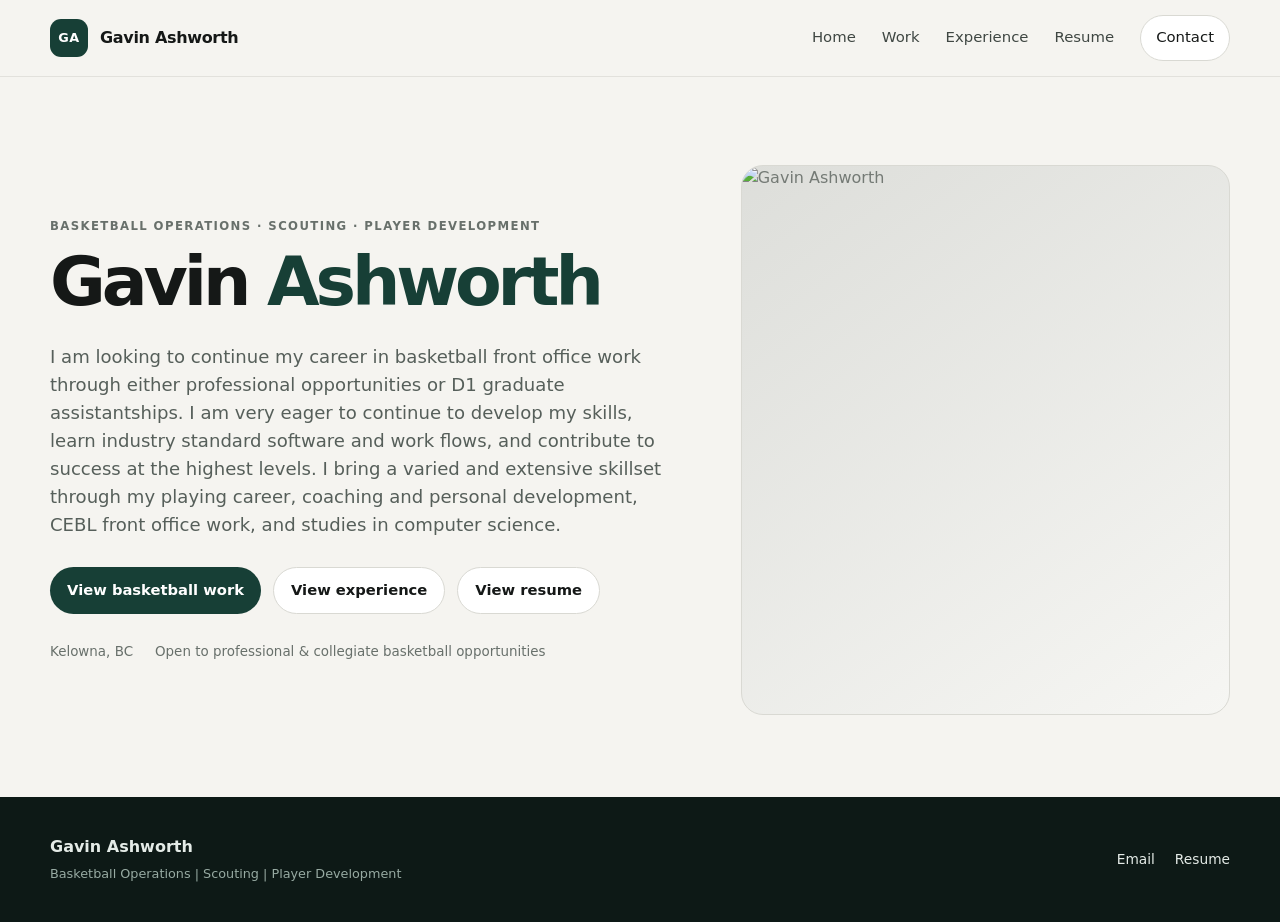
==== commit 93cdb760: "Enhance career summary with CEBL experience Updated personal statement to include CEBL front office " ====
--- a/index.html
+++ b/index.html
@@ -46,7 +46,7 @@
         <h1>Gavin<em> Ashworth</em></h1>
 
         <p class="lead placeholder-copy">
-          I am looking to continue my career in basketball front office work through either professional opportunities or D1 graduate assistantships. I am very eager to continue to develop my skills, learn industry standard software and work flows, and contribute to success at the highest levels. I bring a varied and extensive skillset through my playing career, coaching and personal development, and studies in computer science. 
+          I am looking to continue my career in basketball front office work through either professional opportunities or D1 graduate assistantships. I am very eager to continue to develop my skills, learn industry standard software and work flows, and contribute to success at the highest levels. I bring a varied and extensive skillset through my playing career, coaching and personal development, CEBL front office work, and studies in computer science. 
         </p>
 
         <div class="hero-actions">
